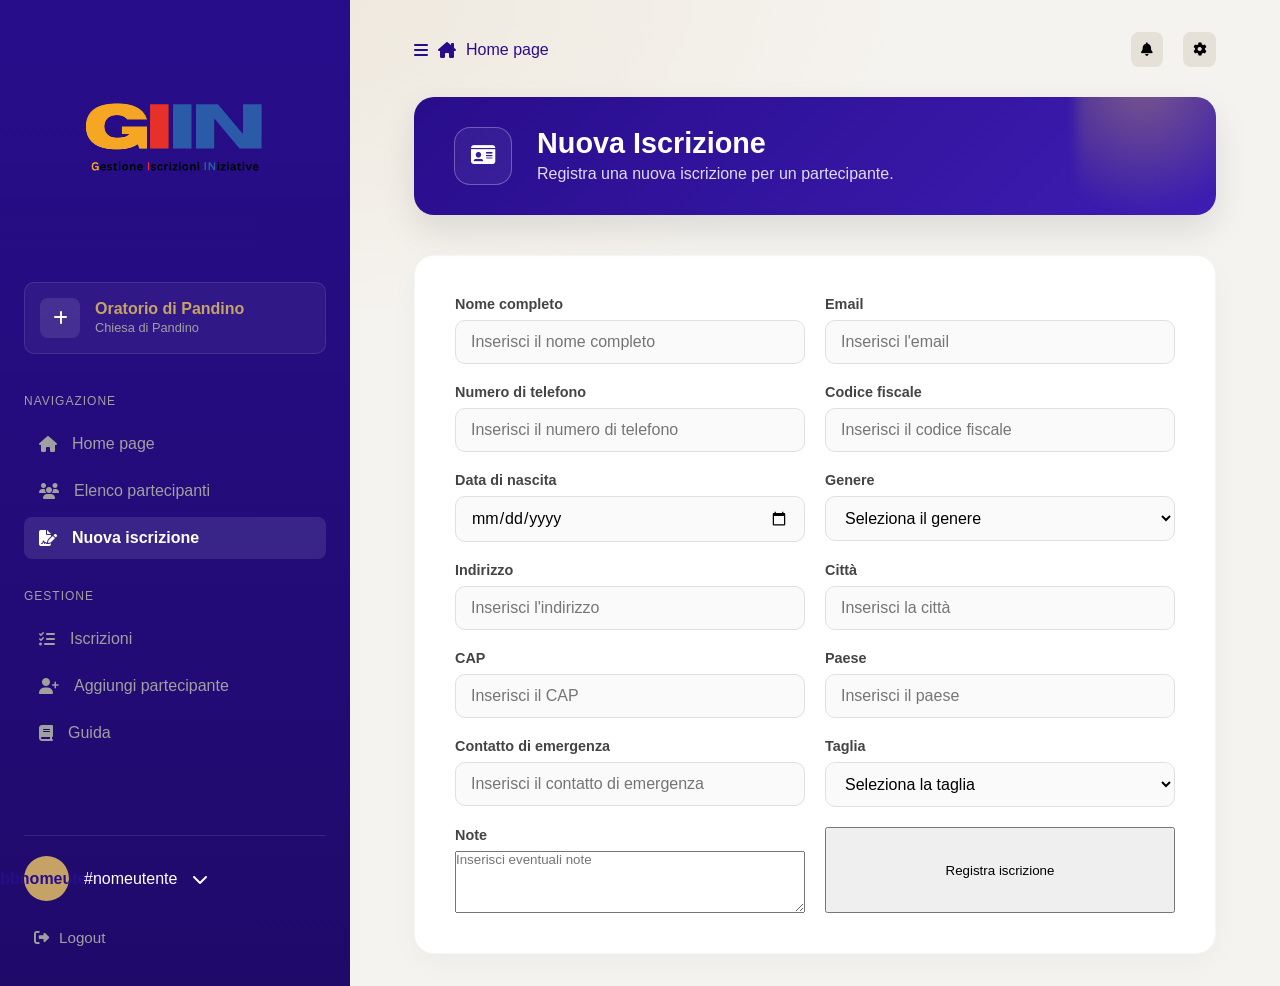
==== conf/nuovo.html @ 87c7ec09 "first commit" ====
<!DOCTYPE html>
<html lang="it">
<head>
    <meta charset="UTF-8">
    <meta name="viewport" content="width=device-width, initial-scale=1.0">
    <title>GIIN - Dashboard</title>
    <link rel="stylesheet" href="shared.css">
    <link rel="stylesheet" href="nuovo.css">
    <link rel="stylesheet" href="https://cdnjs.cloudflare.com/ajax/libs/font-awesome/6.4.0/css/all.min.css">
    <link href="nuovo.js" rel="preload" as="script">
</head>
<body>


    <div class="container">
        <aside class="sidebar">
            <div class="logo">
                <img src="logo.svg" alt="logo">
            </div>

            <div class="location-card">
                <div class="icon-plus"><i class="fa-solid fa-plus"></i></div>
                <div class="text">
                    <strong>Oratorio di Pandino</strong>
                    <span>Chiesa di Pandino</span>
                </div>
            </div>

            <nav class="menu">
                <p class="menu-label">NAVIGAZIONE</p>
                <ul>
                    <li><a href="index.html"><i class="fa-solid fa-house"></i> Home page</a></li>
                    <li><a href="partecipanti.html"><i class="fa-solid fa-users"></i> Elenco partecipanti</a></li>
                    <li class="active"><a href="iscrizione.html"><i class="fa-solid fa-file-signature"></i> Nuova iscrizione</a></li>
                </ul>

                <p class="menu-label">GESTIONE</p>
                <ul>
                    <li><a href="#"><i class="fa-solid fa-list-check"></i> Iscrizioni</a></li>
                    <li><a href="#"><i class="fa-solid fa-user-plus"></i> Aggiungi partecipante</a></li>
                    <li><a href="#"><i class="fa-solid fa-book"></i> Guida</a></li>
                </ul>
            </nav>

            <div class="sidebar-footer">
                <div class="user-info">
                    <div class="avatar">#abbnomeutente</div>
                    <span>#nomeutente</span>
                    <i class="fa-solid fa-chevron-down"></i>
                </div>
                <a href="#" class="logout"><i class="fa-solid fa-right-from-bracket"></i> Logout</a>
            </div>
        </aside>

        <main class="main-content">
            <header class="top-bar">
                <div class="breadcrumb">
                    <i class="fa-solid fa-bars"></i>
                    <i class="fa-solid fa-house-chimney"></i>
                    <span>Home page</span>
                </div>
                <div class="top-icons">
                    <button class="btn-icon"><i class="fa-solid fa-bell"></i></button>
                    <button class="btn-icon"><i class="fa-solid fa-gear"></i></button>
                </div>
            </header>
            <section class="hero-card">
                <div class="hero-content">
                    <div class="hero-icon">
                        <i class="fa-solid fa-id-card"></i>
                    </div>
                    <div class="hero-text">
                        <h2>Nuova Iscrizione</h2>
                        <p>Registra una nuova iscrizione per un partecipante.</p>
                    
                    </div>


            
            
                </div>
            </section>
            <section class="content-section">
                <form class="registration-form">
                    <div class="form-group">
                        <label for="name">Nome completo</label>
                        <input type="text" id="name" name="name" placeholder="Inserisci il nome completo" required>
                    </div>
                    <div class="form-group">
                        <label for="email">Email</label>
                        <input type="email" id="email" name="email" placeholder="Inserisci l'email" required>
                    </div>
                    <div class="form-group">
                        <label for="phone">Numero di telefono</label>
                        <input type="tel" id="phone" name="phone" placeholder="Inserisci il numero di telefono" required>
                    </div>
                    <div class="form-group">
                        <label for="codice-fiscale">Codice fiscale</label>
                        <input type="text" id="codice-fiscale" name="codice-fiscale" placeholder="Inserisci il codice fiscale" required>
                    </div>
                    <div class="form-group">
                        <label for="date-of-birth">Data di nascita</label>
                        <input type="date" id="date-of-birth" name="date-of-birth" required>
                    </div>
                    <div class="form-group">
                        <label for="gender">Genere</label>  
                        <select id="gender" name="gender" required>
                            <option value="">Seleziona il genere</option>
                            <option value="male">Maschio</option>
                            <option value="female">Femmina</option>
                            <option value="other">Altro</option>
                        </select>
                    </div>
                    <div class="form-group">
                        <label for="address">Indirizzo</label>
                        <input type="text" id="address" name="address" placeholder="Inserisci l'indirizzo" required>
                    </div>
                    <div class="form-group">
                        <label for="city">Città</label>
                        <input type="text" id="city" name="city" placeholder="Inserisci la città" required>
                    </div>
                    <div class="form-group">
                        <label for="postal-code">CAP</label>
                        <input type="text" id="postal-code" name="postal-code" placeholder="Inserisci il CAP" required>
                    </div>
                    <div class="form-group">
                        <label for="country">Paese</label>
                        <input type="text" id="country" name="country" placeholder="Inserisci il paese" required>
                    </div>
                    <div class="form-group">
                        <label for="emergency-contact">Contatto di emergenza</label>
                        <input type="text" id="emergency-contact" name="emergency-contact" placeholder="Inserisci il contatto di emergenza" required>
                    </div>
                    <div class="form-group">
                        <label for="t-shirt-size">Taglia</label>
                        <select id="t-shirt-size" name="t-shirt-size" required>
                            <option value="">Seleziona la taglia</option>
                            <option value="xs">XS</option>
                            <option value="s">S</option>
                            <option value="m">M</option>
                            <option value="l">L</option>
                            <option value="xl">XL</option>
                            <option value="xxl">XXL</option>
                        </select>
                    </div>
                    <div class="form-group">
                        <label for="notes">Note</label>
                        <textarea id="notes" name="notes" placeholder="Inserisci eventuali note" rows="4"></textarea>
                    </div>
                    <button type="submit" class="btn-submit">Registra iscrizione</button>
            </section>
        </main>
    </div>


    <script src="script.js"></script>
</body>
</html>
---- conf/shared.css ----
:root {
  --bg-dark: #280d8b;
  --bg-light: #f5f3ef;
  --accent-gold: #c5a367;
  --text-white: #ffffff;
  --text-gray: #a0a0a0;
  --text-dark: #1f2937;
  --card-white: #ffffff;

  --shadow-xs: 0 1px 2px rgba(0, 0, 0, 0.04);
  --shadow-sm: 0 8px 20px rgba(17, 24, 39, 0.08);
  --shadow-md: 0 18px 50px rgba(17, 24, 39, 0.14);

  --radius-sm: 12px;
  --radius-md: 16px;
  --radius-lg: 22px;

  --transition-fast: 0.15s ease;
  --transition-normal: 0.25s ease;
}

* {
  margin: 0;
  padding: 0;
  box-sizing: border-box;
  font-family: 'Segoe UI', Tahoma, Geneva, Verdana, sans-serif;
}

body {
  background: radial-gradient(1200px 600px at 20% 0%, rgba(197, 163, 103, 0.14), transparent 55%),
    var(--bg-light);
  color: #111827;
  overflow-x: hidden;
}

img {
  max-width: 100%;
  display: block;
}

.container {
  display: flex;
  min-height: 100vh;
}

/* Sidebar */
.sidebar {
  width: 350px;
  background: linear-gradient(180deg, var(--bg-dark), #1f0a6a);
  color: var(--text-white);
  padding: 2rem 1.5rem;
  display: flex;
  flex-direction: column;
}

.logo {
  display: flex;
  justify-content: center;
  align-items: center;
  margin-bottom: 18px;
}

.logo img {
  max-height: 200px;
  object-fit: contain;
}

.location-card {
  background: rgba(255, 255, 255, 0.06);
  border: 1px solid rgba(255, 255, 255, 0.12);
  border-radius: var(--radius-sm);
  padding: 14px;
  margin-top: 18px;
  display: flex;
  align-items: center;
  gap: 12px;
}

.icon-plus {
  background: rgba(255, 255, 255, 0.12);
  width: 42px;
  height: 42px;
  border-radius: 12px;
  display: flex;
  justify-content: center;
  align-items: center;
}

.location-card .text strong {
  display: block;
  color: var(--accent-gold);
  font-size: 1rem;
}

.location-card .text span {
  font-size: 0.8rem;
  color: rgba(255, 255, 255, 0.75);
}

.menu {
  margin-top: 36px;
  flex-grow: 1;
}

.menu-label {
  font-size: 0.75rem;
  color: rgba(255, 255, 255, 0.68);
  letter-spacing: 1px;
  margin-bottom: 14px;
}

.menu ul {
  list-style: none;
  margin-bottom: 22px;
}

.menu li {
  padding: 11px 14px;
  border-radius: 12px;
  margin-bottom: 8px;
  transition: var(--transition-normal);
}

.menu li:hover {
  background: rgba(255, 255, 255, 0.10);
  transform: translateX(4px);
}

.menu li.active {
  background: rgba(255, 255, 255, 0.14);
}

.menu a {
  color: rgba(255, 255, 255, 0.72);
  text-decoration: none;
  display: flex;
  align-items: center;
  gap: 12px;
}

.menu li.active a {
  color: var(--text-white);
  font-weight: 600;
}

.sidebar-footer {
  border-top: 1px solid rgba(255, 255, 255, 0.12);
  padding-top: 18px;
}

.user-info {
  display: flex;
  align-items: center;
  gap: 12px;
  margin-bottom: 16px;
}

.avatar {
  background: var(--accent-gold);
  color: var(--bg-dark);
  width: 44px;
  height: 44px;
  border-radius: 50%;
  display: flex;
  justify-content: center;
  align-items: center;
  font-weight: 800;
}

.logout {
  color: rgba(255, 255, 255, 0.7);
  text-decoration: none;
  display: flex;
  align-items: center;
  gap: 10px;
  font-size: 0.95rem;
  padding: 8px 10px;
  border-radius: 10px;
}

.logout:hover {
  background: rgba(255, 255, 255, 0.08);
}

/* Main */
.main-content {
  flex-grow: 1;
  padding: 2.2rem 3.2rem;
  max-width: 1200px;
}

.top-bar {
  display: flex;
  justify-content: space-between;
  align-items: center;
  margin-bottom: 28px;
}

.breadcrumb {
  display: flex;
  align-items: center;
  gap: 12px;
  color: var(--bg-dark);
  font-weight: 600;
}

.top-icons {
  display: flex;
  align-items: center;
  gap: 10px;
}

.btn-icon {
  background: rgba(229, 224, 216, 0.95);
  border: 1px solid rgba(0, 0, 0, 0.03);
  padding: 10px;
  border-radius: 12px;
  cursor: pointer;
  transition: var(--transition-fast);
}

.btn-icon:hover {
  background: rgba(212, 201, 184, 1);
  transform: translateY(-1px);
}

/* Hero */
.hero-card {
  background: linear-gradient(135deg, var(--bg-dark) 0%, #3d1db3 100%);
  border-radius: var(--radius-lg);
  padding: 30px 40px;
  color: white;
  display: flex;
  justify-content: space-between;
  align-items: center;
  position: relative;
  overflow: hidden;
  box-shadow: var(--shadow-sm);
}

.hero-card::after {
  content: '';
  position: absolute;
  inset: -80px -80px auto auto;
  width: 220px;
  height: 220px;
  background: radial-gradient(circle at 30% 30%, rgba(197, 163, 103, 0.65), transparent 60%);
  filter: blur(6px);
  opacity: 0.7;
  pointer-events: none;
}

.hero-content {
  display: flex;
  align-items: center;
  gap: 22px;
  z-index: 1;
}

.hero-icon {
  width: 58px;
  height: 58px;
  border-radius: 16px;
  border: 1px solid rgba(255, 255, 255, 0.28);
  background: rgba(255, 255, 255, 0.06);
  display: flex;
  justify-content: center;
  align-items: center;
  font-size: 1.35rem;
}

.hero-icon-box {
  width: 70px;
  height: 70px;
  border-radius: 18px;
  border: 1px solid rgba(255, 255, 255, 0.28);
  background: rgba(255, 255, 255, 0.06);
  display: flex;
  justify-content: center;
  align-items: center;
  font-size: 1.5rem;
}

.hero-text h2 {
  font-size: 2rem;
  margin-bottom: 4px;
}

.hero-text p {
  color: rgba(255, 255, 255, 0.85);
  line-height: 1.45;
}

.btn-new {
  background: rgba(255, 255, 255, 0.12);
  color: white;
  border: 1px solid rgba(255, 255, 255, 0.28);
  padding: 12px 18px;
  border-radius: 14px;
  cursor: pointer;
  font-weight: 700;
  z-index: 1;
  transition: var(--transition-fast);
}

.btn-new:hover {
  background: rgba(255, 255, 255, 0.18);
  transform: translateY(-2px);
  box-shadow: var(--shadow-xs);
}

.content-section {
  background: var(--card-white);
  padding: 32px;
  border-radius: var(--radius-lg);
  box-shadow: var(--shadow-light);
  border: 1px solid rgba(17, 24, 39, 0.04);
}

.fade-in {
  animation: fadeIn 0.5s ease-out;
}

@keyframes fadeIn {
  from {
    opacity: 0;
    transform: translateY(10px);
  }
  to {
    opacity: 1;
    transform: translateY(0);
  }
}

@media (max-width: 1024px) {
  .sidebar {
    width: 300px;
  }
  .main-content {
    padding: 2rem;
  }
}

@media (max-width: 768px) {
  .container {
    flex-direction: column;
  }

  .sidebar {
    width: 100%;
    height: auto;
    position: relative;
    padding: 1rem;
  }

  .sidebar-footer,
  .location-card,
  .menu-label {
    display: none;
  }

  .menu {
    margin-top: 8px;
  }

  .menu ul {
    display: flex;
    flex-wrap: wrap;
    gap: 8px;
    margin-bottom: 0;
  }

  .menu li {
    margin-bottom: 0;
    padding: 10px 12px;
  }

  .main-content {
    padding: 1.25rem;
  }

  .hero-card {
    padding: 20px;
    flex-direction: column;
    text-align: center;
    gap: 18px;
  }

  .hero-content {
    flex-direction: column;
  }
}
---- conf/nuovo.css ----
:root {
    --bg-dark: #280d8b;
    --bg-light: #f5f3ef;
    --accent-gold: #c5a367;
    --text-white: #ffffff;
    --text-gray: #a0a0a0;
    --card-white: #ffffff;
    --shadow-light: rgba(0,0,0,0.03);
    --shadow-medium: rgba(0,0,0,0.1);
    --transition-fast: 0.2s ease;
    --transition-normal: 0.3s ease;
}

* {
    margin: 0;
    padding: 0;
    box-sizing: border-box;
    font-family: 'Segoe UI', Tahoma, Geneva, Verdana, sans-serif;
}

body {
    background-color: var(--bg-light);
    color: #333;
    overflow-x: hidden;
}

.container {
    display: flex;
    min-height: 100vh;
}

.sidebar {
    width: 350px;
    background-color: var(--bg-dark);
    color: var(--text-white);
    padding: 2rem 1.5rem;
    display: flex;
    flex-direction: column;
}


.logo {
    display: flex;
    justify-content: center; 
    align-items: center;
    margin-bottom: 20px;
}

.logo img {
    max-width: 100%;    
    height: auto;       
    max-height: 200px;  
    object-fit: contain; 
}

.location-card {
    background: rgba(255,255,255,0.05);
    border: 1px solid rgba(255,255,255,0.1);
    border-radius: 10px;
    padding: 15px;
    margin-top: 30px;
    display: flex;
    align-items: center;
    gap: 15px;
}

.icon-plus {
    background: rgba(255,255,255,0.1);
    width: 40px;
    height: 40px;
    border-radius: 8px;
    display: flex;
    justify-content: center;
    align-items: center;
}

.location-card .text strong { display: block; color: var(--accent-gold); }
.location-card .text span { font-size: 0.8rem; color: var(--text-gray); }

.menu { margin-top: 40px; flex-grow: 1; }

.menu-label {
    font-size: 0.75rem;
    color: var(--text-gray);
    letter-spacing: 1px;
    margin-bottom: 15px;
}

.menu ul { list-style: none; margin-bottom: 30px; }

.menu li {
    padding: 12px 15px;
    border-radius: 8px;
    margin-bottom: 5px;
    transition: var(--transition-normal);
    cursor: pointer;
}

.menu li:hover { background: rgba(255,255,255,0.08); transform: translateX(5px); }

.menu li.active { background: rgba(255,255,255,0.1); }

.menu a {
    color: var(--text-gray);
    text-decoration: none;
    display: flex;
    align-items: center;
    gap: 15px;
}

.menu li.active a { color: var(--text-white); }

/* Footer Sidebar */
.sidebar-footer { border-top: 1px solid rgba(255,255,255,0.1); padding-top: 20px; }

.user-info {
    display: flex;
    align-items: center;
    gap: 15px;
    margin-bottom: 20px;
}

.avatar {
    background: var(--accent-gold);
    color: var(--bg-dark);
    width: 45px;
    height: 45px;
    border-radius: 50%;
    display: flex;
    justify-content: center;
    align-items: center;
    font-weight: bold;
}

.logout { color: var(--text-gray); text-decoration: none; display: flex; align-items: center; gap: 10px; }

.main-content {
    flex-grow: 1;
    padding: 2rem 4rem;
    max-width: 1200px;
}

.top-bar {
    display: flex;
    justify-content: space-between;
    align-items: center;
    margin-bottom: 30px;
}

.breadcrumb { display: flex; align-items: center; gap: 10px; color: var(--bg-dark); font-weight: 500; }

.btn-icon {
    background: #e5e0d8;
    border: none;
    padding: 10px;
    border-radius: 8px;
    margin-left: 10px;
    cursor: pointer;
    transition: var(--transition-fast);
}

.btn-icon:hover { background: #d4c9b8; transform: scale(1.05); }

.hero-card {
    background: linear-gradient(135deg, var(--bg-dark) 0%, #3d1db3 100%);
    border-radius: 20px;
    padding: 30px 40px;
    color: white;
    display: flex;
    justify-content: space-between;
    align-items: center;
    margin-bottom: 40px;
    box-shadow: 0 15px 35px var(--shadow-medium);
}

.hero-content { display: flex; align-items: center; gap: 25px; }

.hero-icon-box {
    width: 60px;
    height: 60px;
    border: 1px solid rgba(255,255,255,0.3);
    border-radius: 12px;
    display: flex;
    justify-content: center;
    align-items: center;
    font-size: 1.4rem;
    background: rgba(255,255,255,0.05);
}

.hero-text h2 { font-size: 1.8rem; margin-bottom: 2px; }
.hero-text span { color: var(--accent-gold); font-size: 0.95rem; }

.content-section {
    background: var(--card-white);
    padding: 40px;
    border-radius: 20px;
    box-shadow: 0 10px 30px var(--shadow-light);
}

.registration-form {
    display: grid;
    grid-template-columns: repeat(2, 1fr);
    gap: 20px;
}

.form-group {
    display: flex;
    flex-direction: column;
}

.form-group.full-width {
    grid-column: span 2;
}

.content-section label {
    display: block;
    margin-bottom: 8px;
    font-weight: 600;
    font-size: 0.9rem;
    color: #444;
}

.content-section input, 
.content-section select {
    width: 100%;
    padding: 12px 15px;
    border: 1px solid #e0e0e0;
    border-radius: 10px;
    background-color: #fafafa;
    font-size: 1rem;
    transition: var(--transition-fast);
}

.content-section input:focus, 
.content-section select:focus {
    border-color: var(--accent-gold);
    background-color: #fff;
    box-shadow: 0 0 0 4px rgba(197, 163, 103, 0.1);
    outline: none;
}

.form-actions {
    grid-column: span 2;
    margin-top: 20px;
    display: flex;
    justify-content: flex-end;
}

.btn-save {
    background: var(--bg-dark);
    color: white;
    border: none;
    padding: 14px 40px;
    border-radius: 10px;
    cursor: pointer;
    font-weight: bold;
    font-size: 1rem;
    transition: var(--transition-fast);
}

.btn-save:hover {
    background: #1e0a6b;
    transform: translateY(-2px);
    box-shadow: 0 5px 15px rgba(40, 13, 139, 0.3);
}

@media (max-width: 1024px) {
    .sidebar { width: 260px; }
    .main-content { padding: 2rem; }
    .registration-form { grid-template-columns: 1fr; }
    .form-group.full-width { grid-column: span 1; }
    .form-actions { grid-column: span 1; }
}

@media (max-width: 768px) {
    .container { flex-direction: column; }
    .sidebar { 
        width: 100%; 
        height: auto; 
        position: relative; 
        padding: 1rem;
    }
    .sidebar-footer, .location-card, .menu-label { display: none; }
    .menu { margin-top: 10px; }
    .menu ul { margin-bottom: 0; display: flex; flex-wrap: wrap; gap: 5px; }
    .main-content { padding: 1.5rem; }
    .hero-card { flex-direction: column; text-align: center; gap: 20px; padding: 20px; }
    .hero-content { flex-direction: column; }
}

.fade-in { animation: fadeIn 0.5s ease-out; }
@keyframes fadeIn {
    from { opacity: 0; transform: translateY(10px); }
    to { opacity: 1; transform: translateY(0); }
}
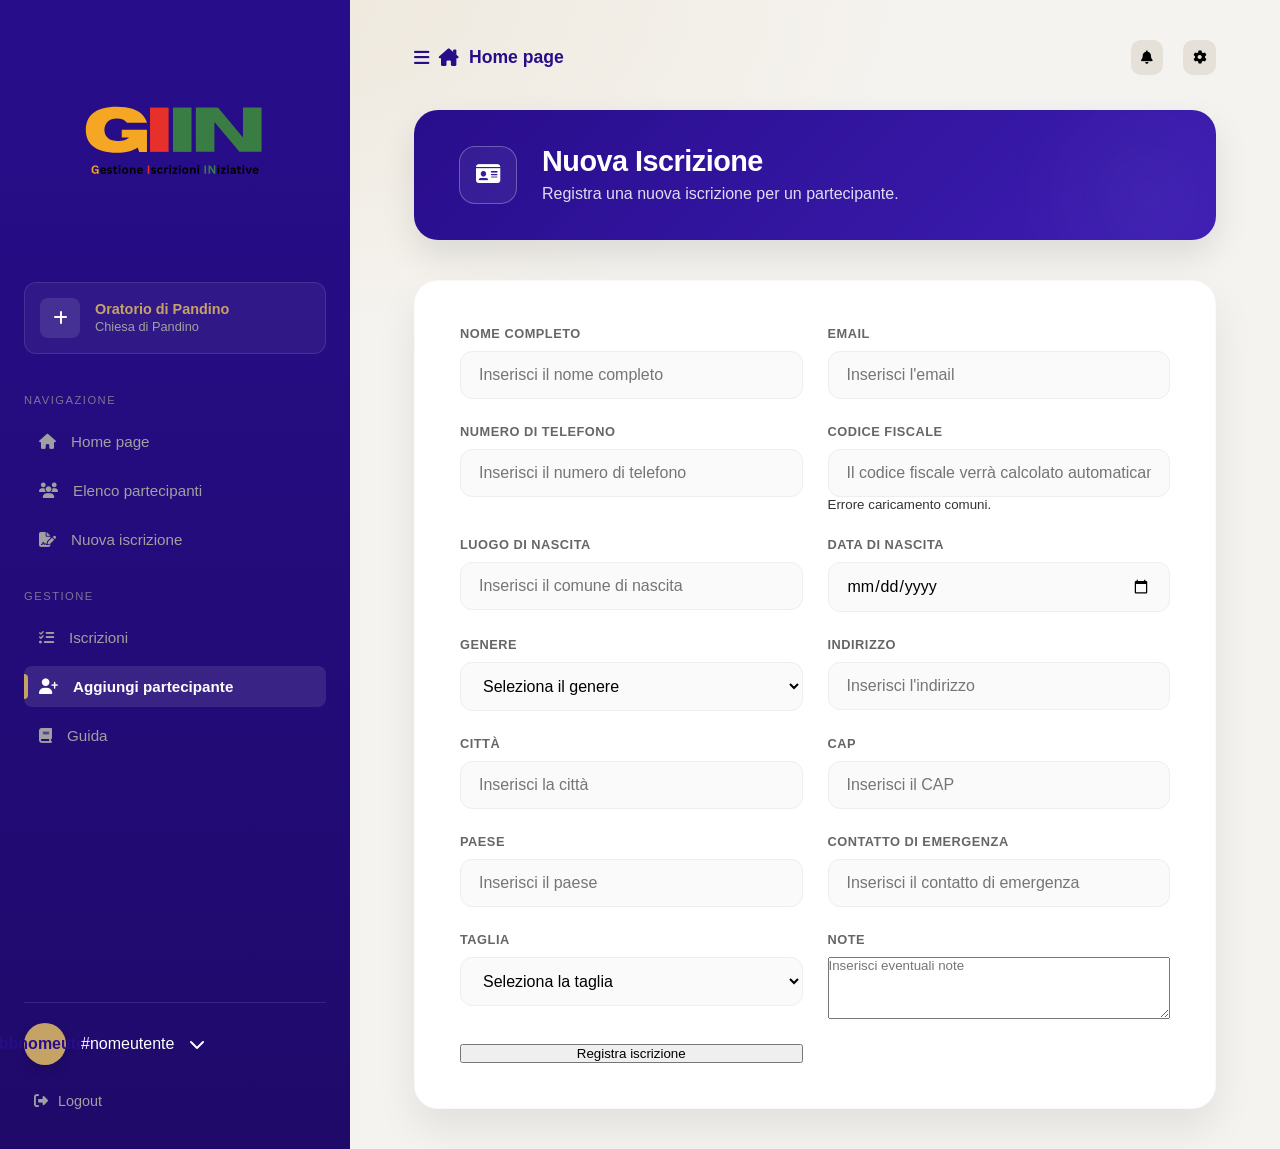
==== commit ace171b6: "feat: Enhance styling and functionality across various components - Updated CSS variables and styles" ====
--- a/conf/nuovo.html
+++ b/conf/nuovo.html
@@ -31,13 +31,13 @@
                 <ul>
                     <li><a href="index.html"><i class="fa-solid fa-house"></i> Home page</a></li>
                     <li><a href="partecipanti.html"><i class="fa-solid fa-users"></i> Elenco partecipanti</a></li>
-                    <li class="active"><a href="iscrizione.html"><i class="fa-solid fa-file-signature"></i> Nuova iscrizione</a></li>
+                    <li><a href="iscrizione.html"><i class="fa-solid fa-file-signature"></i> Nuova iscrizione</a></li>
                 </ul>
 
                 <p class="menu-label">GESTIONE</p>
                 <ul>
                     <li><a href="#"><i class="fa-solid fa-list-check"></i> Iscrizioni</a></li>
-                    <li><a href="#"><i class="fa-solid fa-user-plus"></i> Aggiungi partecipante</a></li>
+                    <li class="active"><a href="nuovo.html"><i class="fa-solid fa-user-plus"></i> Aggiungi partecipante</a></li>
                     <li><a href="#"><i class="fa-solid fa-book"></i> Guida</a></li>
                 </ul>
             </nav>
@@ -96,7 +96,12 @@
                     </div>
                     <div class="form-group">
                         <label for="codice-fiscale">Codice fiscale</label>
-                        <input type="text" id="codice-fiscale" name="codice-fiscale" placeholder="Inserisci il codice fiscale" required>
+                        <input type="text" id="codice-fiscale" name="codice-fiscale" placeholder="Il codice fiscale verrà calcolato automaticamente" required>
+                        <small id="cf-info" class="field-note">Il codice fiscale viene compilato automaticamente quando nome, data di nascita, genere e luogo di nascita sono completi.</small>
+                    </div>
+                    <div class="form-group">
+                        <label for="birthplace">Luogo di nascita</label>
+                        <input type="text" id="birthplace" name="birthplace" placeholder="Inserisci il comune di nascita" required>
                     </div>
                     <div class="form-group">
                         <label for="date-of-birth">Data di nascita</label>
@@ -148,11 +153,12 @@
                         <textarea id="notes" name="notes" placeholder="Inserisci eventuali note" rows="4"></textarea>
                     </div>
                     <button type="submit" class="btn-submit">Registra iscrizione</button>
+                </form>
             </section>
         </main>
     </div>
 
 
-    <script src="script.js"></script>
+    <script src="nuovo.js"></script>
 </body>
 </html>
--- a/conf/nuovo.css
+++ b/conf/nuovo.css
@@ -7,6 +7,7 @@
     --card-white: #ffffff;
     --shadow-light: rgba(0,0,0,0.03);
     --shadow-medium: rgba(0,0,0,0.1);
+    --shadow-premium: 0 20px 40px rgba(0,0,0,0.08);
     --transition-fast: 0.2s ease;
     --transition-normal: 0.3s ease;
 }
@@ -15,7 +16,7 @@
     margin: 0;
     padding: 0;
     box-sizing: border-box;
-    font-family: 'Segoe UI', Tahoma, Geneva, Verdana, sans-serif;
+    font-family: 'Segoe UI', Roboto, Helvetica, Arial, sans-serif;
 }
 
 body {
@@ -36,8 +37,8 @@
     padding: 2rem 1.5rem;
     display: flex;
     flex-direction: column;
-}
-
+    position: relative;
+}
 
 .logo {
     display: flex;
@@ -56,7 +57,7 @@
 .location-card {
     background: rgba(255,255,255,0.05);
     border: 1px solid rgba(255,255,255,0.1);
-    border-radius: 10px;
+    border-radius: 12px;
     padding: 15px;
     margin-top: 30px;
     display: flex;
@@ -74,31 +75,64 @@
     align-items: center;
 }
 
-.location-card .text strong { display: block; color: var(--accent-gold); }
-.location-card .text span { font-size: 0.8rem; color: var(--text-gray); }
-
-.menu { margin-top: 40px; flex-grow: 1; }
+.location-card .text strong { 
+    display: block; 
+    color: var(--accent-gold); 
+    font-size: 0.9rem;
+}
+
+.location-card .text span { 
+    font-size: 0.8rem; 
+    color: var(--text-gray); 
+}
+
+.menu { 
+    margin-top: 40px; 
+    flex-grow: 1; 
+}
 
 .menu-label {
-    font-size: 0.75rem;
+    font-size: 0.7rem;
     color: var(--text-gray);
-    letter-spacing: 1px;
+    text-transform: uppercase;
+    letter-spacing: 1.5px;
     margin-bottom: 15px;
-}
-
-.menu ul { list-style: none; margin-bottom: 30px; }
+    opacity: 0.7;
+}
+
+.menu ul { 
+    list-style: none; 
+    margin-bottom: 30px; 
+}
 
 .menu li {
     padding: 12px 15px;
     border-radius: 8px;
-    margin-bottom: 5px;
+    margin-bottom: 8px;
     transition: var(--transition-normal);
     cursor: pointer;
-}
-
-.menu li:hover { background: rgba(255,255,255,0.08); transform: translateX(5px); }
-
-.menu li.active { background: rgba(255,255,255,0.1); }
+    position: relative;
+}
+
+.menu li:hover { 
+    background: rgba(255,255,255,0.08); 
+    transform: translateX(5px); 
+}
+
+.menu li.active { 
+    background: rgba(255,255,255,0.1); 
+}
+
+.menu li.active::before {
+    content: '';
+    position: absolute;
+    left: 0;
+    top: 20%;
+    height: 60%;
+    width: 4px;
+    background: var(--accent-gold);
+    border-radius: 0 4px 4px 0;
+}
 
 .menu a {
     color: var(--text-gray);
@@ -106,12 +140,18 @@
     display: flex;
     align-items: center;
     gap: 15px;
-}
-
-.menu li.active a { color: var(--text-white); }
-
-/* Footer Sidebar */
-.sidebar-footer { border-top: 1px solid rgba(255,255,255,0.1); padding-top: 20px; }
+    font-size: 0.95rem;
+}
+
+.menu li.active a { 
+    color: var(--text-white); 
+    font-weight: 600;
+}
+
+.sidebar-footer { 
+    border-top: 1px solid rgba(255,255,255,0.1); 
+    padding-top: 20px; 
+}
 
 .user-info {
     display: flex;
@@ -123,84 +163,129 @@
 .avatar {
     background: var(--accent-gold);
     color: var(--bg-dark);
-    width: 45px;
-    height: 45px;
+    width: 42px;
+    height: 42px;
     border-radius: 50%;
     display: flex;
     justify-content: center;
     align-items: center;
     font-weight: bold;
-}
-
-.logout { color: var(--text-gray); text-decoration: none; display: flex; align-items: center; gap: 10px; }
+    box-shadow: 0 4px 10px rgba(0,0,0,0.2);
+}
+
+.logout { 
+    color: var(--text-gray); 
+    text-decoration: none; 
+    display: flex; 
+    align-items: center; 
+    gap: 10px;
+    font-size: 0.9rem;
+    transition: color var(--transition-fast);
+}
+
+.logout:hover {
+    color: #ff4d4d;
+}
 
 .main-content {
     flex-grow: 1;
-    padding: 2rem 4rem;
-    max-width: 1200px;
+    padding: 2.5rem 4rem;
+    max-width: 1300px;
 }
 
 .top-bar {
     display: flex;
     justify-content: space-between;
     align-items: center;
-    margin-bottom: 30px;
-}
-
-.breadcrumb { display: flex; align-items: center; gap: 10px; color: var(--bg-dark); font-weight: 500; }
+    margin-bottom: 35px;
+}
+
+.breadcrumb { 
+    display: flex; 
+    align-items: center; 
+    gap: 10px; 
+    color: var(--bg-dark); 
+    font-weight: 600; 
+    font-size: 1.1rem;
+}
 
 .btn-icon {
     background: #e5e0d8;
     border: none;
     padding: 10px;
-    border-radius: 8px;
+    border-radius: 10px;
     margin-left: 10px;
     cursor: pointer;
     transition: var(--transition-fast);
 }
 
-.btn-icon:hover { background: #d4c9b8; transform: scale(1.05); }
+.btn-icon:hover { 
+    background: #d4c9b8; 
+    transform: translateY(-2px); 
+}
 
 .hero-card {
     background: linear-gradient(135deg, var(--bg-dark) 0%, #3d1db3 100%);
-    border-radius: 20px;
-    padding: 30px 40px;
+    border-radius: 24px;
+    padding: 35px 45px;
     color: white;
     display: flex;
     justify-content: space-between;
     align-items: center;
     margin-bottom: 40px;
     box-shadow: 0 15px 35px var(--shadow-medium);
-}
-
-.hero-content { display: flex; align-items: center; gap: 25px; }
+    position: relative;
+    overflow: hidden;
+}
+
+.hero-card::after {
+    content: '';
+    position: absolute;
+    top: -50%;
+    right: -10%;
+    width: 300px;
+    height: 300px;
+    background: radial-gradient(circle, rgba(255,255,255,0.05) 0%, transparent 70%);
+}
+
+.hero-content { 
+    display: flex; 
+    align-items: center; 
+    gap: 25px; 
+    z-index: 1;
+}
 
 .hero-icon-box {
-    width: 60px;
-    height: 60px;
-    border: 1px solid rgba(255,255,255,0.3);
-    border-radius: 12px;
+    width: 65px;
+    height: 65px;
+    border: 1px solid rgba(255,255,255,0.2);
+    border-radius: 15px;
     display: flex;
     justify-content: center;
     align-items: center;
-    font-size: 1.4rem;
-    background: rgba(255,255,255,0.05);
-}
-
-.hero-text h2 { font-size: 1.8rem; margin-bottom: 2px; }
-.hero-text span { color: var(--accent-gold); font-size: 0.95rem; }
+    font-size: 1.5rem;
+    background: rgba(255,255,255,0.1);
+    backdrop-filter: blur(5px);
+}
+
+.hero-text h2 { 
+    font-size: 1.8rem; 
+    margin-bottom: 4px; 
+    letter-spacing: -0.5px;
+}
 
 .content-section {
     background: var(--card-white);
-    padding: 40px;
-    border-radius: 20px;
-    box-shadow: 0 10px 30px var(--shadow-light);
+    padding: 45px;
+    border-radius: 24px;
+    box-shadow: var(--shadow-premium);
+    border: 1px solid rgba(0,0,0,0.02);
 }
 
 .registration-form {
     display: grid;
     grid-template-columns: repeat(2, 1fr);
-    gap: 20px;
+    gap: 25px;
 }
 
 .form-group {
@@ -214,18 +299,20 @@
 
 .content-section label {
     display: block;
-    margin-bottom: 8px;
+    margin-bottom: 10px;
     font-weight: 600;
-    font-size: 0.9rem;
-    color: #444;
+    font-size: 0.8rem;
+    color: #666;
+    text-transform: uppercase;
+    letter-spacing: 0.5px;
 }
 
 .content-section input, 
 .content-section select {
     width: 100%;
-    padding: 12px 15px;
-    border: 1px solid #e0e0e0;
-    border-radius: 10px;
+    padding: 14px 18px;
+    border: 1.5px solid #eee;
+    border-radius: 12px;
     background-color: #fafafa;
     font-size: 1rem;
     transition: var(--transition-fast);
@@ -241,7 +328,7 @@
 
 .form-actions {
     grid-column: span 2;
-    margin-top: 20px;
+    margin-top: 30px;
     display: flex;
     justify-content: flex-end;
 }
@@ -250,46 +337,62 @@
     background: var(--bg-dark);
     color: white;
     border: none;
-    padding: 14px 40px;
-    border-radius: 10px;
+    padding: 16px 45px;
+    border-radius: 12px;
     cursor: pointer;
-    font-weight: bold;
+    font-weight: 700;
     font-size: 1rem;
     transition: var(--transition-fast);
+    letter-spacing: 0.5px;
 }
 
 .btn-save:hover {
     background: #1e0a6b;
-    transform: translateY(-2px);
-    box-shadow: 0 5px 15px rgba(40, 13, 139, 0.3);
+    transform: translateY(-3px);
+    box-shadow: 0 8px 20px rgba(40, 13, 139, 0.25);
+}
+
+.btn-save:active {
+    transform: translateY(-1px);
 }
 
 @media (max-width: 1024px) {
-    .sidebar { width: 260px; }
+    .sidebar { width: 280px; }
     .main-content { padding: 2rem; }
-    .registration-form { grid-template-columns: 1fr; }
-    .form-group.full-width { grid-column: span 1; }
-    .form-actions { grid-column: span 1; }
+    .registration-form { gap: 20px; }
 }
 
 @media (max-width: 768px) {
     .container { flex-direction: column; }
     .sidebar { 
         width: 100%; 
-        height: auto; 
-        position: relative; 
-        padding: 1rem;
+        padding: 1.5rem;
     }
-    .sidebar-footer, .location-card, .menu-label { display: none; }
+    .sidebar-footer, .location-card, .menu-label, .menu li.active::before { display: none; }
     .menu { margin-top: 10px; }
-    .menu ul { margin-bottom: 0; display: flex; flex-wrap: wrap; gap: 5px; }
+    .menu ul { 
+        display: flex; 
+        overflow-x: auto; 
+        gap: 10px; 
+        padding-bottom: 10px;
+    }
+    .menu li { 
+        margin-bottom: 0; 
+        white-space: nowrap;
+        background: rgba(255,255,255,0.05);
+    }
     .main-content { padding: 1.5rem; }
-    .hero-card { flex-direction: column; text-align: center; gap: 20px; padding: 20px; }
-    .hero-content { flex-direction: column; }
-}
-
-.fade-in { animation: fadeIn 0.5s ease-out; }
+    .registration-form { grid-template-columns: 1fr; }
+    .form-group.full-width, .form-actions { grid-column: span 1; }
+    .hero-card { text-align: center; padding: 30px 20px; }
+    .hero-content { flex-direction: column; gap: 15px; }
+}
+
+.fade-in { 
+    animation: fadeIn 0.6s cubic-bezier(0.23, 1, 0.32, 1); 
+}
+
 @keyframes fadeIn {
-    from { opacity: 0; transform: translateY(10px); }
+    from { opacity: 0; transform: translateY(15px); }
     to { opacity: 1; transform: translateY(0); }
 }
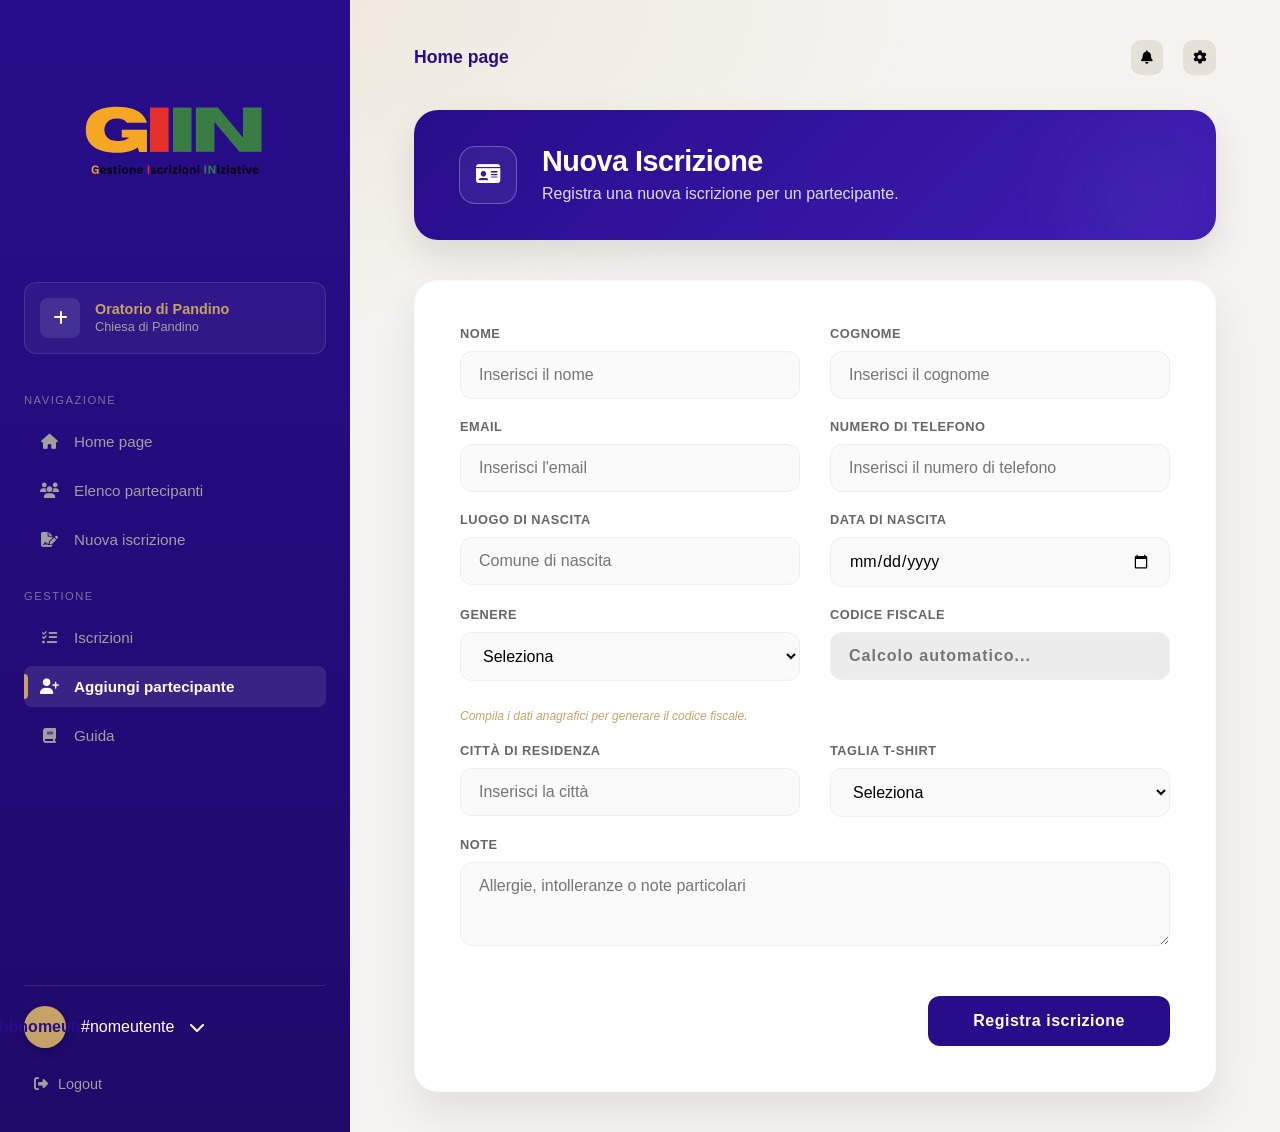
==== commit a88b7686: "feat: Implement sidebar functionality and enhance form structure" ====
--- a/conf/nuovo.html
+++ b/conf/nuovo.html
@@ -6,6 +6,7 @@
     <title>GIIN - Dashboard</title>
     <link rel="stylesheet" href="shared.css">
     <link rel="stylesheet" href="nuovo.css">
+    <link rel="preload" as="script" href="shared.js">
     <link rel="stylesheet" href="https://cdnjs.cloudflare.com/ajax/libs/font-awesome/6.4.0/css/all.min.css">
     <link href="nuovo.js" rel="preload" as="script">
 </head>
@@ -56,7 +57,6 @@
             <header class="top-bar">
                 <div class="breadcrumb">
                     <i class="fa-solid fa-bars"></i>
-                    <i class="fa-solid fa-house-chimney"></i>
                     <span>Home page</span>
                 </div>
                 <div class="top-icons">
@@ -80,85 +80,84 @@
             
                 </div>
             </section>
-            <section class="content-section">
-                <form class="registration-form">
-                    <div class="form-group">
-                        <label for="name">Nome completo</label>
-                        <input type="text" id="name" name="name" placeholder="Inserisci il nome completo" required>
-                    </div>
-                    <div class="form-group">
-                        <label for="email">Email</label>
-                        <input type="email" id="email" name="email" placeholder="Inserisci l'email" required>
-                    </div>
-                    <div class="form-group">
-                        <label for="phone">Numero di telefono</label>
-                        <input type="tel" id="phone" name="phone" placeholder="Inserisci il numero di telefono" required>
-                    </div>
-                    <div class="form-group">
-                        <label for="codice-fiscale">Codice fiscale</label>
-                        <input type="text" id="codice-fiscale" name="codice-fiscale" placeholder="Il codice fiscale verrà calcolato automaticamente" required>
-                        <small id="cf-info" class="field-note">Il codice fiscale viene compilato automaticamente quando nome, data di nascita, genere e luogo di nascita sono completi.</small>
-                    </div>
-                    <div class="form-group">
-                        <label for="birthplace">Luogo di nascita</label>
-                        <input type="text" id="birthplace" name="birthplace" placeholder="Inserisci il comune di nascita" required>
-                    </div>
-                    <div class="form-group">
-                        <label for="date-of-birth">Data di nascita</label>
-                        <input type="date" id="date-of-birth" name="date-of-birth" required>
-                    </div>
-                    <div class="form-group">
-                        <label for="gender">Genere</label>  
-                        <select id="gender" name="gender" required>
-                            <option value="">Seleziona il genere</option>
-                            <option value="male">Maschio</option>
-                            <option value="female">Femmina</option>
-                            <option value="other">Altro</option>
-                        </select>
-                    </div>
-                    <div class="form-group">
-                        <label for="address">Indirizzo</label>
-                        <input type="text" id="address" name="address" placeholder="Inserisci l'indirizzo" required>
-                    </div>
-                    <div class="form-group">
-                        <label for="city">Città</label>
-                        <input type="text" id="city" name="city" placeholder="Inserisci la città" required>
-                    </div>
-                    <div class="form-group">
-                        <label for="postal-code">CAP</label>
-                        <input type="text" id="postal-code" name="postal-code" placeholder="Inserisci il CAP" required>
-                    </div>
-                    <div class="form-group">
-                        <label for="country">Paese</label>
-                        <input type="text" id="country" name="country" placeholder="Inserisci il paese" required>
-                    </div>
-                    <div class="form-group">
-                        <label for="emergency-contact">Contatto di emergenza</label>
-                        <input type="text" id="emergency-contact" name="emergency-contact" placeholder="Inserisci il contatto di emergenza" required>
-                    </div>
-                    <div class="form-group">
-                        <label for="t-shirt-size">Taglia</label>
-                        <select id="t-shirt-size" name="t-shirt-size" required>
-                            <option value="">Seleziona la taglia</option>
-                            <option value="xs">XS</option>
-                            <option value="s">S</option>
-                            <option value="m">M</option>
-                            <option value="l">L</option>
-                            <option value="xl">XL</option>
-                            <option value="xxl">XXL</option>
-                        </select>
-                    </div>
-                    <div class="form-group">
-                        <label for="notes">Note</label>
-                        <textarea id="notes" name="notes" placeholder="Inserisci eventuali note" rows="4"></textarea>
-                    </div>
-                    <button type="submit" class="btn-submit">Registra iscrizione</button>
-                </form>
-            </section>
+            <section class="content-section fade-in">
+    <form class="registration-form">
+        <div class="form-group">
+            <label for="name">Nome</label>
+            <input type="text" id="name" name="name" placeholder="Inserisci il nome" required>
+        </div>
+        <div class="form-group">
+            <label for="surname">Cognome</label>
+            <input type="text" id="surname" name="surname" placeholder="Inserisci il cognome" required>
+        </div>
+
+        <div class="form-group">
+            <label for="email">Email</label>
+            <input type="email" id="email" name="email" placeholder="Inserisci l'email" required>
+        </div>
+        <div class="form-group">
+            <label for="phone">Numero di telefono</label>
+            <input type="tel" id="phone" name="phone" placeholder="Inserisci il numero di telefono" required>
+        </div>
+
+        <div class="form-group">
+            <label for="birthplace">Luogo di nascita</label>
+            <input type="text" id="birthplace" name="birthplace" list="comuni-list" placeholder="Comune di nascita" required>
+            <datalist id="comuni-list"></datalist>
+        </div>
+        <div class="form-group">
+            <label for="date-of-birth">Data di nascita</label>
+            <input type="date" id="date-of-birth" name="date-of-birth" required>
+        </div>
+
+        <div class="form-group">
+            <label for="gender">Genere</label>  
+            <select id="gender" name="gender" required>
+                <option value="">Seleziona</option>
+                <option value="male">Maschio</option>
+                <option value="female">Femmina</option>
+            </select>
+        </div>
+        <div class="form-group">
+            <label for="codice-fiscale">Codice fiscale</label>
+            <input type="text" id="codice-fiscale" name="codice-fiscale" placeholder="Calcolo automatico..." readonly>
+        </div>
+
+        <div class="form-group full-width">
+            <small id="cf-info" class="field-note">Compila i dati anagrafici per generare il codice fiscale.</small>
+        </div>
+
+        <div class="form-group">
+            <label for="city">Città di Residenza</label>
+            <input type="text" id="city" name="city" placeholder="Inserisci la città" required>
+        </div>
+        <div class="form-group">
+            <label for="t-shirt-size">Taglia T-Shirt</label>
+            <select id="t-shirt-size" name="t-shirt-size" required>
+                <option value="">Seleziona</option>
+                <option value="xs">XS</option>
+                <option value="s">S</option>
+                <option value="m">M</option>
+                <option value="l">L</option>
+                <option value="xl">XL</option>
+            </select>
+        </div>
+
+        <div class="form-group full-width">
+            <label for="notes">Note</label>
+            <textarea id="notes" name="notes" placeholder="Allergie, intolleranze o note particolari" rows="3"></textarea>
+        </div>
+
+        <div class="form-actions">
+            <button type="submit" class="btn-save">Registra iscrizione</button>
+        </div>
+    </form>
+</section>
         </main>
     </div>
 
 
+    <script src="shared.js"></script>
     <script src="nuovo.js"></script>
 </body>
 </html>
--- a/conf/shared.css
+++ b/conf/shared.css
@@ -202,6 +202,16 @@
   gap: 12px;
   color: var(--bg-dark);
   font-weight: 600;
+}
+
+.breadcrumb .fa-bars {
+  display: none;
+}
+
+@media (max-width: 768px) {
+  .breadcrumb .fa-bars {
+    display: inline-block;
+  }
 }
 
 .top-icons {
--- a/conf/nuovo.css
+++ b/conf/nuovo.css
@@ -383,7 +383,7 @@
     }
     .main-content { padding: 1.5rem; }
     .registration-form { grid-template-columns: 1fr; }
-    .form-group.full-width, .form-actions { grid-column: span 1; }
+    .form-group.full-width, .form-actions { grid-column: span 1.5; }
     .hero-card { text-align: center; padding: 30px 20px; }
     .hero-content { flex-direction: column; gap: 15px; }
 }
@@ -395,4 +395,81 @@
 @keyframes fadeIn {
     from { opacity: 0; transform: translateY(15px); }
     to { opacity: 1; transform: translateY(0); }
+}
+
+/* Aggiunte al tuo CSS esistente */
+
+.field-note {
+    display: block;
+    margin-top: 8px;
+    font-size: 0.75rem;
+    color: var(--accent-gold);
+    font-style: italic;
+}
+
+textarea {
+    width: 100%;
+    padding: 14px 18px;
+    border: 1.5px solid #eee;
+    border-radius: 12px;
+    background-color: #fafafa;
+    font-size: 1rem;
+    resize: vertical;
+    transition: var(--transition-fast);
+}
+
+textarea:focus {
+    border-color: var(--accent-gold);
+    outline: none;
+    background-color: #fff;
+}
+
+/* Fix per input readonly (Codice Fiscale) */
+input[readonly] {
+    background-color: #ececec;
+    cursor: not-allowed;
+    color: var(--bg-dark);
+    font-weight: 700;
+    letter-spacing: 1px;
+}
+
+.registration-form {
+    display: grid;
+    grid-template-columns: repeat(2, 1fr);
+    gap: 20px 30px; /* Spazio verticale e orizzontale */
+}
+
+/* Allineamento icone sidebar */
+.menu i {
+    width: 20px;
+    text-align: center;
+}
+
+/* Gestione Sidebar Mobile */
+@media (max-width: 768px) {
+    .sidebar {
+        position: fixed !important; /* Deve sovrapporsi a tutto */
+        top: 0;
+        left: -100%; /* Completamente nascosta a sinistra */
+        width: 280px; /* Larghezza fissa su mobile */
+        height: 100vh;
+        z-index: 99999 !important; /* Numero altissimo per stare sopra la top-bar */
+        transition: left 0.3s cubic-bezier(0.4, 0, 0.2, 1);
+        display: flex !important; /* Sovrascrive eventuali nascondimenti */
+        box-shadow: 10px 0 30px rgba(0,0,0,0.2);
+    }
+
+    /* Classe attivata dal JS */
+    .sidebar.mobile-open {
+        left: 0 !important;
+    }
+
+    /* Rendi l'icona hamburger più facile da cliccare */
+    .breadcrumb .fa-bars {
+        font-size: 1.4rem;
+        padding: 5px 15px 5px 0;
+        color: var(--bg-dark);
+        display: inline-block !important;
+        z-index: 1000;
+    }
 }
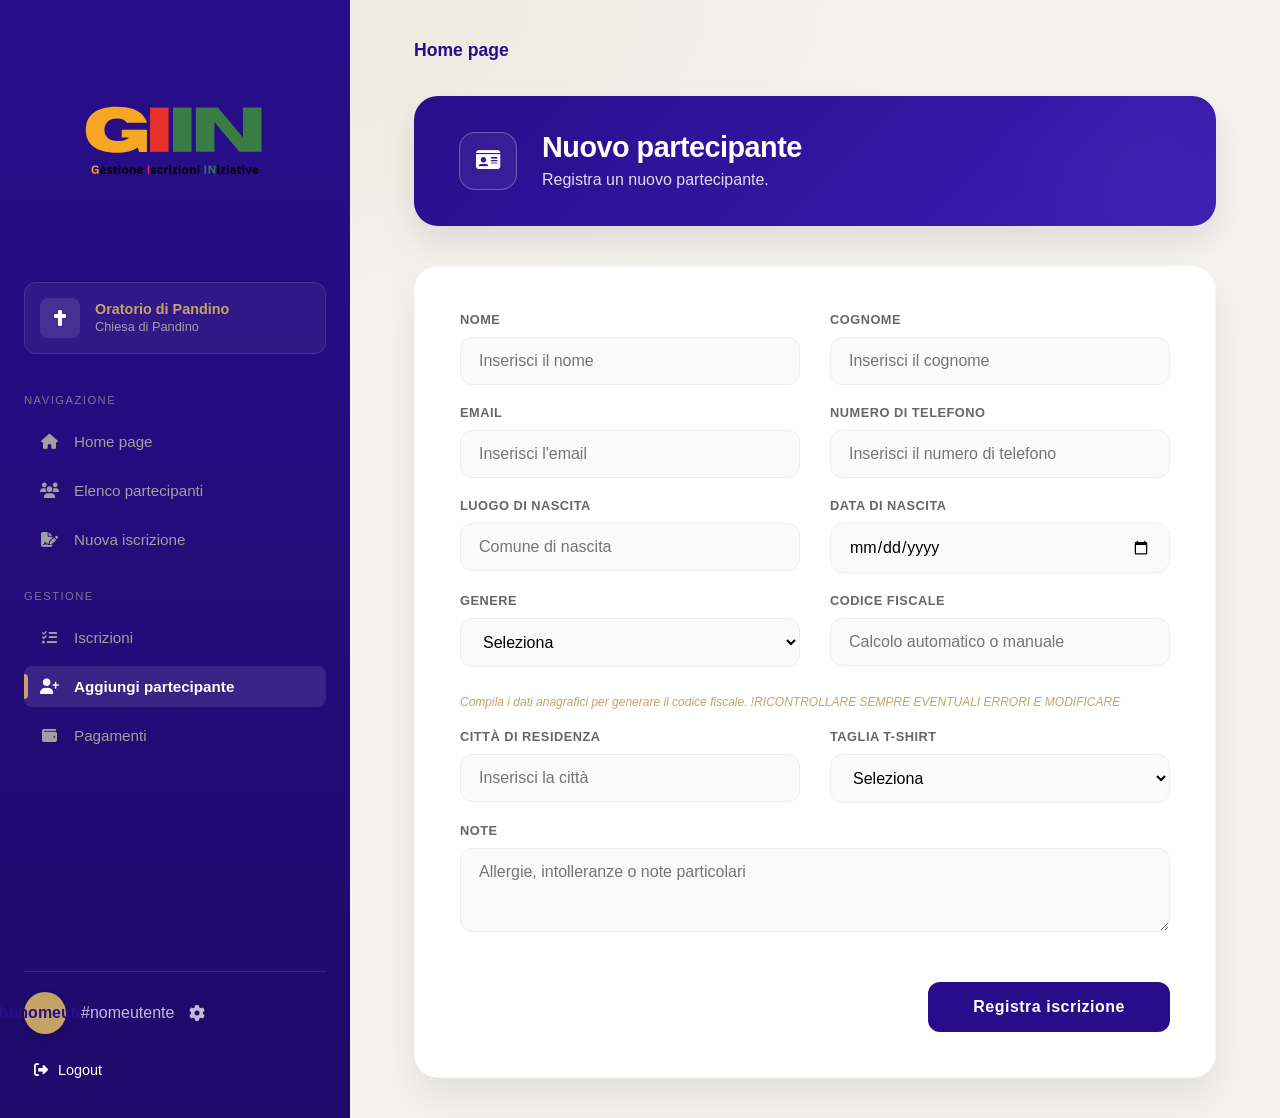
==== commit 52734c70: "finished" ====
--- a/conf/nuovo.html
+++ b/conf/nuovo.html
@@ -19,13 +19,13 @@
                 <img src="logo.svg" alt="logo">
             </div>
 
-            <div class="location-card">
-                <div class="icon-plus"><i class="fa-solid fa-plus"></i></div>
+            <a class="location-card" href="https://chiesapandino.it/">
+                <div class="icon-plus"><i class="fa-solid fa-cross"></i></div>
                 <div class="text">
                     <strong>Oratorio di Pandino</strong>
                     <span>Chiesa di Pandino</span>
                 </div>
-            </div>
+            </a>
 
             <nav class="menu">
                 <p class="menu-label">NAVIGAZIONE</p>
@@ -37,19 +37,19 @@
 
                 <p class="menu-label">GESTIONE</p>
                 <ul>
-                    <li><a href="#"><i class="fa-solid fa-list-check"></i> Iscrizioni</a></li>
+                    <li><a href="memoria.html"><i class="fa-solid fa-list-check"></i> Iscrizioni</a></li>
                     <li class="active"><a href="nuovo.html"><i class="fa-solid fa-user-plus"></i> Aggiungi partecipante</a></li>
-                    <li><a href="#"><i class="fa-solid fa-book"></i> Guida</a></li>
+                    <li><a href="pagamenti.html"><i class="fa-solid fa-wallet"></i> Pagamenti</a></li>
                 </ul>
             </nav>
 
             <div class="sidebar-footer">
-                <div class="user-info">
+                <a class="user-info" href="settings.html">
                     <div class="avatar">#abbnomeutente</div>
                     <span>#nomeutente</span>
-                    <i class="fa-solid fa-chevron-down"></i>
-                </div>
-                <a href="#" class="logout"><i class="fa-solid fa-right-from-bracket"></i> Logout</a>
+                    <i class="fa-solid fa-gear"></i>
+                </a>
+                <a href="https://giin.chiesapandino.it/" class="logout"><i class="fa-solid fa-right-from-bracket"></i> Logout</a>
             </div>
         </aside>
 
@@ -59,10 +59,6 @@
                     <i class="fa-solid fa-bars"></i>
                     <span>Home page</span>
                 </div>
-                <div class="top-icons">
-                    <button class="btn-icon"><i class="fa-solid fa-bell"></i></button>
-                    <button class="btn-icon"><i class="fa-solid fa-gear"></i></button>
-                </div>
             </header>
             <section class="hero-card">
                 <div class="hero-content">
@@ -70,8 +66,8 @@
                         <i class="fa-solid fa-id-card"></i>
                     </div>
                     <div class="hero-text">
-                        <h2>Nuova Iscrizione</h2>
-                        <p>Registra una nuova iscrizione per un partecipante.</p>
+                        <h2>Nuovo partecipante</h2>
+                        <p>Registra un nuovo partecipante.</p>
                     
                     </div>
 
@@ -120,11 +116,11 @@
         </div>
         <div class="form-group">
             <label for="codice-fiscale">Codice fiscale</label>
-            <input type="text" id="codice-fiscale" name="codice-fiscale" placeholder="Calcolo automatico..." readonly>
+            <input type="text" id="codice-fiscale" name="codice-fiscale" placeholder="Calcolo automatico o manuale" required>
         </div>
 
         <div class="form-group full-width">
-            <small id="cf-info" class="field-note">Compila i dati anagrafici per generare il codice fiscale.</small>
+            <small id="cf-info" class="field-note">Compila i dati anagrafici per generare il codice fiscale. !RICONTROLLARE SEMPRE EVENTUALI ERRORI E MODIFICARE</small>
         </div>
 
         <div class="form-group">
--- a/conf/shared.css
+++ b/conf/shared.css
@@ -1,24 +1,110 @@
 :root {
   --bg-dark: #280d8b;
+  --bg-dark-hover: #1e0a6b;
+  --bg-dark-gradient: #1a085e;
+  --bg-dark-gradient-soft: #3d1db3;
+  --sidebar-gradient-end: #1f0a6a;
   --bg-light: #f5f3ef;
+  --bg-light-hover: #eee8dc;
   --accent-gold: #c5a367;
+  --accent-gold-text: #7a5a17;
   --text-white: #ffffff;
   --text-gray: #a0a0a0;
+  --text-body: #111827;
   --text-dark: #1f2937;
+  --text-heading: #0f172a;
+  --text-muted: #475569;
+  --text-soft: #64748b;
+  --text-card-muted: #6b7280;
+  --text-form-label: #666666;
+  --text-default: #333333;
+  --danger: #ff4d4d;
+  --danger-text: rgb(185, 28, 28);
   --card-white: #ffffff;
-
+  --input-bg: #fafafa;
+  --input-border: #eeeeee;
+  --input-readonly-bg: #ececec;
+  --button-neutral: #e5e0d8;
+  --button-neutral-hover: #d4c9b8;
+  --card-icon-blue-bg: #eef2ff;
+  --card-icon-blue-text: #4338ca;
+  --card-icon-yellow-bg: #fefce8;
+  --card-icon-yellow-text: #a16207;
+  --card-icon-green-bg: #f0fdf4;
+  --card-icon-green-text: #15803d;
+  --transparent: transparent;
+  --white-005: rgba(255, 255, 255, 0.05);
+  --white-006: rgba(255, 255, 255, 0.06);
+  --white-008: rgba(255, 255, 255, 0.08);
+  --white-010: rgba(255, 255, 255, 0.10);
+  --white-012: rgba(255, 255, 255, 0.12);
+  --white-014: rgba(255, 255, 255, 0.14);
+  --white-018: rgba(255, 255, 255, 0.18);
+  --white-020: rgba(255, 255, 255, 0.20);
+  --white-028: rgba(255, 255, 255, 0.28);
+  --white-030: rgba(255, 255, 255, 0.30);
+  --white-068: rgba(255, 255, 255, 0.68);
+  --white-070: rgba(255, 255, 255, 0.70);
+  --white-072: rgba(255, 255, 255, 0.72);
+  --white-075: rgba(255, 255, 255, 0.75);
+  --white-085: rgba(255, 255, 255, 0.85);
+  --black-002: rgba(0, 0, 0, 0.02);
+  --black-003: rgba(0, 0, 0, 0.03);
+  --black-005: rgba(0, 0, 0, 0.05);
+  --black-010: rgba(0, 0, 0, 0.10);
+  --black-012: rgba(0, 0, 0, 0.12);
+  --black-020: rgba(0, 0, 0, 0.20);
+  --dark-003: rgba(17, 24, 39, 0.03);
+  --dark-004: rgba(17, 24, 39, 0.04);
+  --dark-006: rgba(17, 24, 39, 0.06);
+  --dark-008: rgba(17, 24, 39, 0.08);
+  --dark-010: rgba(17, 24, 39, 0.10);
+  --dark-012: rgba(17, 24, 39, 0.12);
+  --dark-014: rgba(17, 24, 39, 0.14);
+  --dark-055: rgba(17, 24, 39, 0.55);
+  --dark-075: rgba(17, 24, 39, 0.75);
+  --dark-080: rgba(17, 24, 39, 0.80);
+  --dark-085: rgba(17, 24, 39, 0.85);
+  --primary-004: rgba(40, 13, 139, 0.04);
+  --primary-005: rgba(40, 13, 139, 0.05);
+  --primary-008: rgba(40, 13, 139, 0.08);
+  --primary-009: rgba(40, 13, 139, 0.09);
+  --primary-014: rgba(40, 13, 139, 0.14);
+  --primary-022: rgba(40, 13, 139, 0.22);
+  --primary-025: rgba(40, 13, 139, 0.25);
+  --primary-035: rgba(40, 13, 139, 0.35);
+  --primary-095: rgba(40, 13, 139, 0.95);
+  --gold-010: rgba(197, 163, 103, 0.10);
+  --gold-012: rgba(197, 163, 103, 0.12);
+  --gold-014: rgba(197, 163, 103, 0.14);
+  --gold-018: rgba(197, 163, 103, 0.18);
+  --gold-025: rgba(197, 163, 103, 0.25);
+  --gold-045: rgba(197, 163, 103, 0.45);
+  --gold-065: rgba(197, 163, 103, 0.65);
+  --danger-006: rgba(239, 68, 68, 0.06);
+  --danger-010: rgba(239, 68, 68, 0.10);
+  --danger-020: rgba(239, 68, 68, 0.20);
+  --surface-neutral: rgba(229, 224, 216, 0.95);
+  --surface-neutral-hover: rgba(212, 201, 184, 1);
+  --shadow-light: rgba(0, 0, 0, 0.03);
+  --shadow-medium: rgba(0, 0, 0, 0.10);
+  --shadow-premium: 0 20px 40px rgba(0, 0, 0, 0.08);
   --shadow-xs: 0 1px 2px rgba(0, 0, 0, 0.04);
-  --shadow-sm: 0 8px 20px rgba(17, 24, 39, 0.08);
-  --shadow-md: 0 18px 50px rgba(17, 24, 39, 0.14);
-
+  --shadow-sm: 0 8px 20px var(--dark-008);
+  --shadow-md: 0 18px 50px var(--dark-014);
+  --shadow-card: 0 12px 26px var(--dark-006);
+  --shadow-card-hover: 0 18px 38px var(--dark-010);
+  --shadow-elevated: 0 25px 50px var(--black-012);
+  --shadow-sidebar: 10px 0 30px var(--black-020);
+  --shadow-avatar: 0 4px 10px var(--black-020);
+  --shadow-primary: 0 8px 20px var(--primary-025);
+  --shadow-primary-soft: 0 8px 18px var(--primary-022);
   --radius-sm: 12px;
   --radius-md: 16px;
   --radius-lg: 22px;
-
   --transition-fast: 0.15s ease;
   --transition-normal: 0.25s ease;
 }
-
 * {
   margin: 0;
   padding: 0;
@@ -26,10 +112,15 @@
   font-family: 'Segoe UI', Tahoma, Geneva, Verdana, sans-serif;
 }
 
+a, a:link, a:visited, a:hover, a:active, .btn-icon, .btn-icon:hover, .btn-icon:active, .btn-icon:focus, .logout, .logout:hover, .logout:active, .logout:focus {
+  text-decoration: none;
+  color: inherit;
+}
+
 body {
-  background: radial-gradient(1200px 600px at 20% 0%, rgba(197, 163, 103, 0.14), transparent 55%),
+  background: radial-gradient(1200px 600px at 20% 0%, var(--gold-014), var(--transparent) 55%),
     var(--bg-light);
-  color: #111827;
+  color: var(--text-body);
   overflow-x: hidden;
 }
 
@@ -41,12 +132,13 @@
 .container {
   display: flex;
   min-height: 100vh;
+  animation: pageFadeIn 0.55s ease-out both;
 }
 
 /* Sidebar */
 .sidebar {
   width: 350px;
-  background: linear-gradient(180deg, var(--bg-dark), #1f0a6a);
+  background: linear-gradient(180deg, var(--bg-dark), var(--sidebar-gradient-end));
   color: var(--text-white);
   padding: 2rem 1.5rem;
   display: flex;
@@ -66,8 +158,8 @@
 }
 
 .location-card {
-  background: rgba(255, 255, 255, 0.06);
-  border: 1px solid rgba(255, 255, 255, 0.12);
+  background: var(--white-006);
+  border: 1px solid var(--white-012);
   border-radius: var(--radius-sm);
   padding: 14px;
   margin-top: 18px;
@@ -77,7 +169,7 @@
 }
 
 .icon-plus {
-  background: rgba(255, 255, 255, 0.12);
+  background: var(--white-012);
   width: 42px;
   height: 42px;
   border-radius: 12px;
@@ -94,7 +186,7 @@
 
 .location-card .text span {
   font-size: 0.8rem;
-  color: rgba(255, 255, 255, 0.75);
+  color: var(--white-075);
 }
 
 .menu {
@@ -104,7 +196,7 @@
 
 .menu-label {
   font-size: 0.75rem;
-  color: rgba(255, 255, 255, 0.68);
+  color: var(--white-068);
   letter-spacing: 1px;
   margin-bottom: 14px;
 }
@@ -122,16 +214,16 @@
 }
 
 .menu li:hover {
-  background: rgba(255, 255, 255, 0.10);
+  background: var(--white-010);
   transform: translateX(4px);
 }
 
 .menu li.active {
-  background: rgba(255, 255, 255, 0.14);
+  background: var(--white-014);
 }
 
 .menu a {
-  color: rgba(255, 255, 255, 0.72);
+  color: var(--white-072);
   text-decoration: none;
   display: flex;
   align-items: center;
@@ -144,7 +236,7 @@
 }
 
 .sidebar-footer {
-  border-top: 1px solid rgba(255, 255, 255, 0.12);
+  border-top: 1px solid var(--white-012);
   padding-top: 18px;
 }
 
@@ -153,6 +245,17 @@
   align-items: center;
   gap: 12px;
   margin-bottom: 16px;
+}
+
+a.user-info {
+  color: var(--white-072);
+  cursor: pointer;
+  transition: var(--transition-normal);
+}
+
+a.user-info:hover {
+  color: var(--white-085);
+  transform: scale(1.02);
 }
 
 .avatar {
@@ -168,7 +271,7 @@
 }
 
 .logout {
-  color: rgba(255, 255, 255, 0.7);
+  color: var(--white-070);
   text-decoration: none;
   display: flex;
   align-items: center;
@@ -179,7 +282,7 @@
 }
 
 .logout:hover {
-  background: rgba(255, 255, 255, 0.08);
+  background: var(--white-008);
 }
 
 /* Main */
@@ -221,8 +324,8 @@
 }
 
 .btn-icon {
-  background: rgba(229, 224, 216, 0.95);
-  border: 1px solid rgba(0, 0, 0, 0.03);
+  background: var(--surface-neutral);
+  border: 1px solid var(--black-003);
   padding: 10px;
   border-radius: 12px;
   cursor: pointer;
@@ -230,16 +333,16 @@
 }
 
 .btn-icon:hover {
-  background: rgba(212, 201, 184, 1);
+  background: var(--surface-neutral-hover);
   transform: translateY(-1px);
 }
 
 /* Hero */
 .hero-card {
-  background: linear-gradient(135deg, var(--bg-dark) 0%, #3d1db3 100%);
+  background: linear-gradient(135deg, var(--bg-dark) 0%, var(--bg-dark-gradient-soft) 100%);
   border-radius: var(--radius-lg);
   padding: 30px 40px;
-  color: white;
+  color: var(--text-white);
   display: flex;
   justify-content: space-between;
   align-items: center;
@@ -254,7 +357,7 @@
   inset: -80px -80px auto auto;
   width: 220px;
   height: 220px;
-  background: radial-gradient(circle at 30% 30%, rgba(197, 163, 103, 0.65), transparent 60%);
+  background: radial-gradient(circle at 30% 30%, var(--gold-065), var(--transparent) 60%);
   filter: blur(6px);
   opacity: 0.7;
   pointer-events: none;
@@ -271,8 +374,8 @@
   width: 58px;
   height: 58px;
   border-radius: 16px;
-  border: 1px solid rgba(255, 255, 255, 0.28);
-  background: rgba(255, 255, 255, 0.06);
+  border: 1px solid var(--white-028);
+  background: var(--white-006);
   display: flex;
   justify-content: center;
   align-items: center;
@@ -283,8 +386,8 @@
   width: 70px;
   height: 70px;
   border-radius: 18px;
-  border: 1px solid rgba(255, 255, 255, 0.28);
-  background: rgba(255, 255, 255, 0.06);
+  border: 1px solid var(--white-028);
+  background: var(--white-006);
   display: flex;
   justify-content: center;
   align-items: center;
@@ -297,14 +400,14 @@
 }
 
 .hero-text p {
-  color: rgba(255, 255, 255, 0.85);
+  color: var(--white-085);
   line-height: 1.45;
 }
 
 .btn-new {
-  background: rgba(255, 255, 255, 0.12);
-  color: white;
-  border: 1px solid rgba(255, 255, 255, 0.28);
+  background: var(--white-012);
+  color: var(--text-white);
+  border: 1px solid var(--white-028);
   padding: 12px 18px;
   border-radius: 14px;
   cursor: pointer;
@@ -314,7 +417,7 @@
 }
 
 .btn-new:hover {
-  background: rgba(255, 255, 255, 0.18);
+  background: var(--white-018);
   transform: translateY(-2px);
   box-shadow: var(--shadow-xs);
 }
@@ -324,7 +427,7 @@
   padding: 32px;
   border-radius: var(--radius-lg);
   box-shadow: var(--shadow-light);
-  border: 1px solid rgba(17, 24, 39, 0.04);
+  border: 1px solid var(--dark-004);
 }
 
 .fade-in {
@@ -339,6 +442,23 @@
   to {
     opacity: 1;
     transform: translateY(0);
+  }
+}
+
+@keyframes pageFadeIn {
+  from {
+    opacity: 0;
+    transform: translateY(12px);
+  }
+  to {
+    opacity: 1;
+    transform: translateY(0);
+  }
+}
+
+@media (prefers-reduced-motion: reduce) {
+  .container {
+    animation: none;
   }
 }
 
@@ -361,9 +481,20 @@
     height: auto;
     position: relative;
     padding: 1rem;
-  }
-
-  .sidebar-footer,
+    padding-bottom: 2rem;
+    overflow-y: auto;
+    -webkit-overflow-scrolling: touch;
+  }
+
+  .sidebar-footer {
+    position: sticky;
+    bottom: 0;
+    margin-top: auto;
+    background: var(--primary-095);
+    padding-top: 16px;
+    z-index: 1;
+  }
+
   .location-card,
   .menu-label {
     display: none;
@@ -401,3 +532,33 @@
   }
 }
 
+
+::-webkit-scrollbar {
+    width: 8px;
+    height: 8px;
+    background-color: #000716 ;
+}
+
+::-webkit-scrollbar-thumb {
+    background-color: #1e0a6b;
+    border-radius: 10px;
+}
+
+::-webkit-scrollbar-thumb:hover {
+    background-color: #280d8b;
+}
+
+@media (max-width: 480px) {
+  .sidebar {
+    padding: 0.75rem;
+  }
+
+  .menu ul {
+    gap: 6px;
+  }
+
+  .menu li {
+    padding: 8px 10px;
+    font-size: 0.9rem;
+  }
+}
--- a/conf/nuovo.css
+++ b/conf/nuovo.css
@@ -1,13 +1,4 @@
 :root {
-    --bg-dark: #280d8b;
-    --bg-light: #f5f3ef;
-    --accent-gold: #c5a367;
-    --text-white: #ffffff;
-    --text-gray: #a0a0a0;
-    --card-white: #ffffff;
-    --shadow-light: rgba(0,0,0,0.03);
-    --shadow-medium: rgba(0,0,0,0.1);
-    --shadow-premium: 0 20px 40px rgba(0,0,0,0.08);
     --transition-fast: 0.2s ease;
     --transition-normal: 0.3s ease;
 }
@@ -21,7 +12,7 @@
 
 body {
     background-color: var(--bg-light);
-    color: #333;
+    color: var(--text-default);
     overflow-x: hidden;
 }
 
@@ -55,8 +46,8 @@
 }
 
 .location-card {
-    background: rgba(255,255,255,0.05);
-    border: 1px solid rgba(255,255,255,0.1);
+    background: var(--white-005);
+    border: 1px solid var(--white-010);
     border-radius: 12px;
     padding: 15px;
     margin-top: 30px;
@@ -66,7 +57,7 @@
 }
 
 .icon-plus {
-    background: rgba(255,255,255,0.1);
+    background: var(--white-010);
     width: 40px;
     height: 40px;
     border-radius: 8px;
@@ -115,12 +106,12 @@
 }
 
 .menu li:hover { 
-    background: rgba(255,255,255,0.08); 
+    background: var(--white-008); 
     transform: translateX(5px); 
 }
 
 .menu li.active { 
-    background: rgba(255,255,255,0.1); 
+    background: var(--white-010); 
 }
 
 .menu li.active::before {
@@ -149,7 +140,7 @@
 }
 
 .sidebar-footer { 
-    border-top: 1px solid rgba(255,255,255,0.1); 
+    border-top: 1px solid var(--white-010); 
     padding-top: 20px; 
 }
 
@@ -170,7 +161,7 @@
     justify-content: center;
     align-items: center;
     font-weight: bold;
-    box-shadow: 0 4px 10px rgba(0,0,0,0.2);
+    box-shadow: 0 4px 10px var(--black-020);
 }
 
 .logout { 
@@ -184,7 +175,7 @@
 }
 
 .logout:hover {
-    color: #ff4d4d;
+    color: var(--danger);
 }
 
 .main-content {
@@ -210,7 +201,7 @@
 }
 
 .btn-icon {
-    background: #e5e0d8;
+    background: var(--button-neutral);
     border: none;
     padding: 10px;
     border-radius: 10px;
@@ -220,15 +211,15 @@
 }
 
 .btn-icon:hover { 
-    background: #d4c9b8; 
+    background: var(--button-neutral-hover); 
     transform: translateY(-2px); 
 }
 
 .hero-card {
-    background: linear-gradient(135deg, var(--bg-dark) 0%, #3d1db3 100%);
+    background: linear-gradient(135deg, var(--bg-dark) 0%, var(--bg-dark-gradient-soft) 100%);
     border-radius: 24px;
     padding: 35px 45px;
-    color: white;
+    color: var(--text-white);
     display: flex;
     justify-content: space-between;
     align-items: center;
@@ -245,7 +236,7 @@
     right: -10%;
     width: 300px;
     height: 300px;
-    background: radial-gradient(circle, rgba(255,255,255,0.05) 0%, transparent 70%);
+    background: radial-gradient(circle, var(--white-005) 0%, var(--transparent) 70%);
 }
 
 .hero-content { 
@@ -258,13 +249,13 @@
 .hero-icon-box {
     width: 65px;
     height: 65px;
-    border: 1px solid rgba(255,255,255,0.2);
+    border: 1px solid var(--white-020);
     border-radius: 15px;
     display: flex;
     justify-content: center;
     align-items: center;
     font-size: 1.5rem;
-    background: rgba(255,255,255,0.1);
+    background: var(--white-010);
     backdrop-filter: blur(5px);
 }
 
@@ -279,7 +270,7 @@
     padding: 45px;
     border-radius: 24px;
     box-shadow: var(--shadow-premium);
-    border: 1px solid rgba(0,0,0,0.02);
+    border: 1px solid var(--black-002);
 }
 
 .registration-form {
@@ -302,7 +293,7 @@
     margin-bottom: 10px;
     font-weight: 600;
     font-size: 0.8rem;
-    color: #666;
+    color: var(--text-form-label);
     text-transform: uppercase;
     letter-spacing: 0.5px;
 }
@@ -311,9 +302,9 @@
 .content-section select {
     width: 100%;
     padding: 14px 18px;
-    border: 1.5px solid #eee;
+    border: 1.5px solid var(--input-border);
     border-radius: 12px;
-    background-color: #fafafa;
+    background-color: var(--input-bg);
     font-size: 1rem;
     transition: var(--transition-fast);
 }
@@ -321,8 +312,8 @@
 .content-section input:focus, 
 .content-section select:focus {
     border-color: var(--accent-gold);
-    background-color: #fff;
-    box-shadow: 0 0 0 4px rgba(197, 163, 103, 0.1);
+    background-color: var(--card-white);
+    box-shadow: 0 0 0 4px var(--gold-010);
     outline: none;
 }
 
@@ -335,7 +326,7 @@
 
 .btn-save {
     background: var(--bg-dark);
-    color: white;
+    color: var(--text-white);
     border: none;
     padding: 16px 45px;
     border-radius: 12px;
@@ -347,9 +338,9 @@
 }
 
 .btn-save:hover {
-    background: #1e0a6b;
+    background: var(--bg-dark-hover);
     transform: translateY(-3px);
-    box-shadow: 0 8px 20px rgba(40, 13, 139, 0.25);
+    box-shadow: 0 8px 20px var(--primary-025);
 }
 
 .btn-save:active {
@@ -368,7 +359,7 @@
         width: 100%; 
         padding: 1.5rem;
     }
-    .sidebar-footer, .location-card, .menu-label, .menu li.active::before { display: none; }
+    .location-card, .menu-label, .menu li.active::before { display: none; }
     .menu { margin-top: 10px; }
     .menu ul { 
         display: flex; 
@@ -379,7 +370,7 @@
     .menu li { 
         margin-bottom: 0; 
         white-space: nowrap;
-        background: rgba(255,255,255,0.05);
+        background: var(--white-005);
     }
     .main-content { padding: 1.5rem; }
     .registration-form { grid-template-columns: 1fr; }
@@ -397,8 +388,9 @@
     to { opacity: 1; transform: translateY(0); }
 }
 
+
+
 /* Aggiunte al tuo CSS esistente */
-
 .field-note {
     display: block;
     margin-top: 8px;
@@ -410,9 +402,9 @@
 textarea {
     width: 100%;
     padding: 14px 18px;
-    border: 1.5px solid #eee;
+    border: 1.5px solid var(--input-border);
     border-radius: 12px;
-    background-color: #fafafa;
+    background-color: var(--input-bg);
     font-size: 1rem;
     resize: vertical;
     transition: var(--transition-fast);
@@ -421,12 +413,12 @@
 textarea:focus {
     border-color: var(--accent-gold);
     outline: none;
-    background-color: #fff;
+    background-color: var(--card-white);
 }
 
 /* Fix per input readonly (Codice Fiscale) */
 input[readonly] {
-    background-color: #ececec;
+    background-color: var(--input-readonly-bg);
     cursor: not-allowed;
     color: var(--bg-dark);
     font-weight: 700;
@@ -455,14 +447,15 @@
         height: 100vh;
         z-index: 99999 !important; /* Numero altissimo per stare sopra la top-bar */
         transition: left 0.3s cubic-bezier(0.4, 0, 0.2, 1);
-        display: flex !important; /* Sovrascrive eventuali nascondimenti */
-        box-shadow: 10px 0 30px rgba(0,0,0,0.2);
-    }
+        display: flex !important; /* Sovrascrive eventuali nascondimenti */ box-shadow: 10px 0 30px var(--black-020);
+    }
+
 
     /* Classe attivata dal JS */
     .sidebar.mobile-open {
         left: 0 !important;
     }
+
 
     /* Rendi l'icona hamburger più facile da cliccare */
     .breadcrumb .fa-bars {
@@ -472,4 +465,4 @@
         display: inline-block !important;
         z-index: 1000;
     }
-}+}
